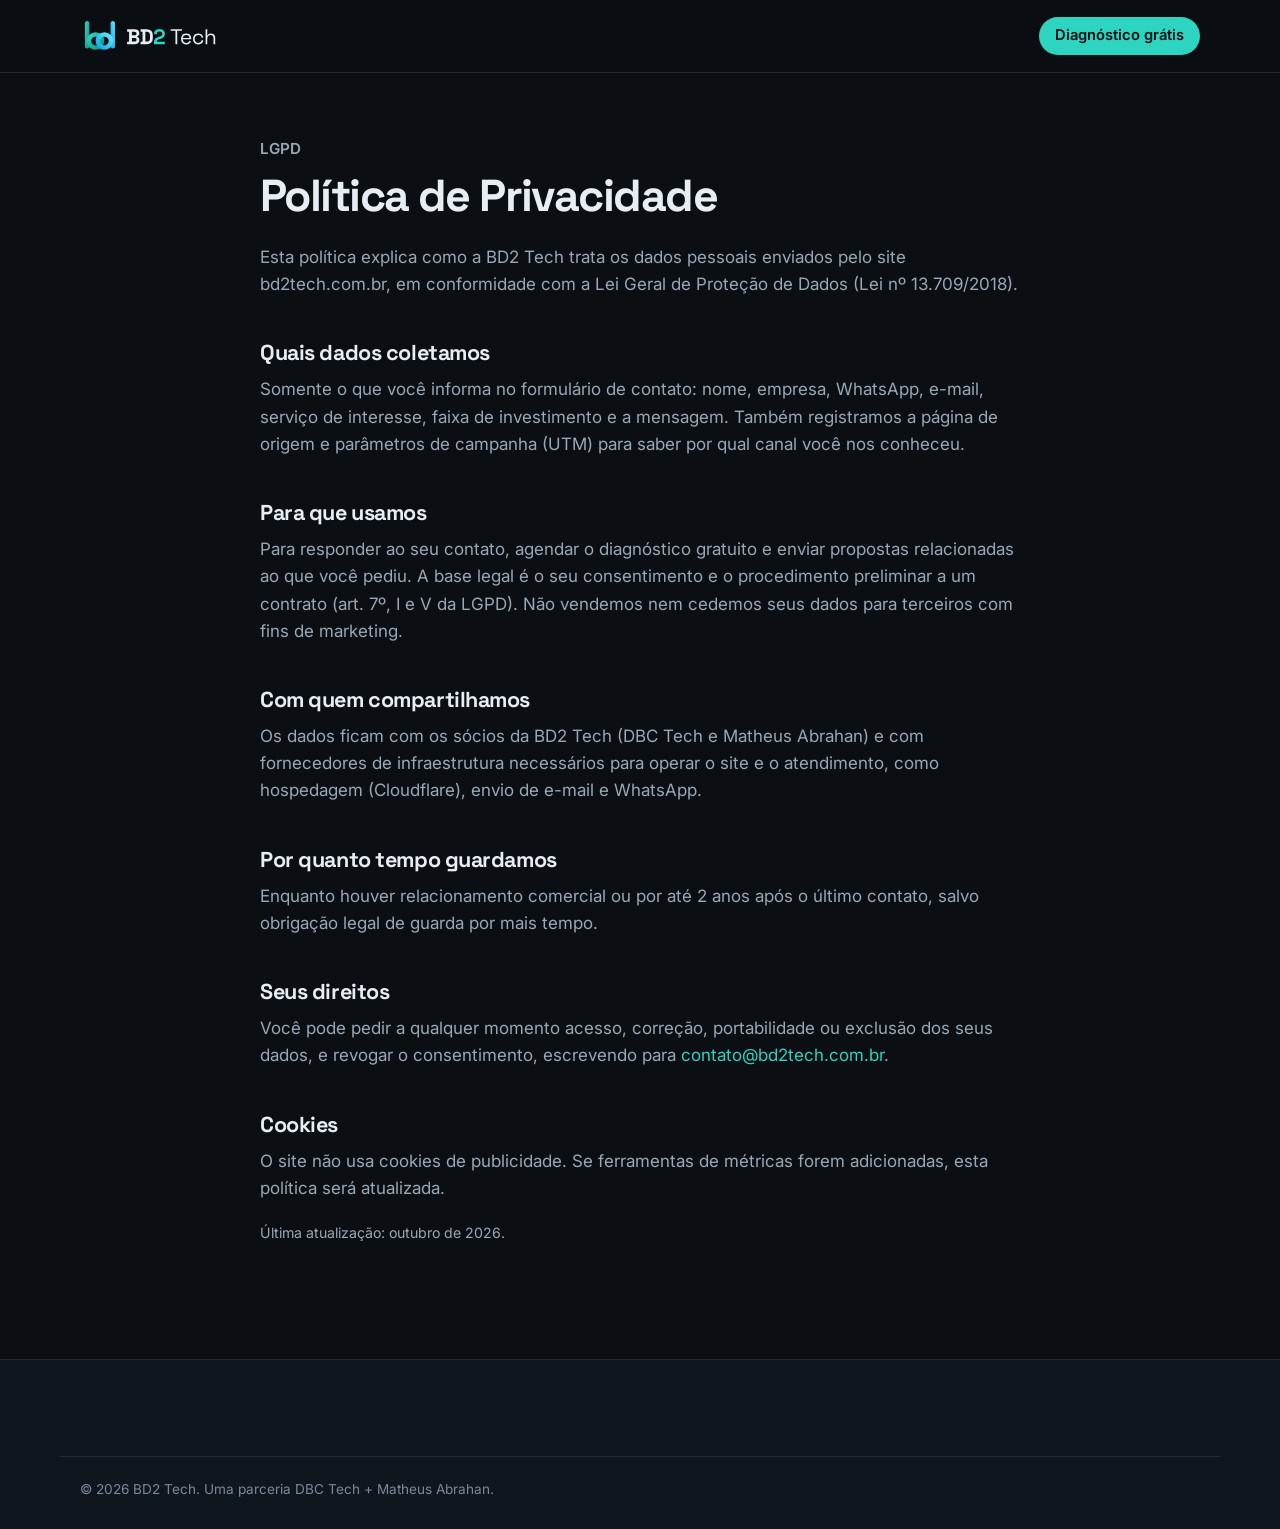
==== privacidade/index.html @ c5baf07c "Versiona CSS/JS (?v=) para o celular não usar o estilo antigo do cache; canal do Discord para leads " ====
<!doctype html>
<html lang="pt-BR">
<head>
  <meta charset="utf-8">
  <meta name="viewport" content="width=device-width, initial-scale=1">
  <title>Política de Privacidade | BD2 Tech</title>
  <meta name="robots" content="index, follow">
  <meta name="theme-color" content="#0B0F14">
  <link rel="icon" href="/favicon.svg" type="image/svg+xml">
  <link rel="preconnect" href="https://fonts.googleapis.com">
  <link rel="preconnect" href="https://fonts.gstatic.com" crossorigin>
  <link href="https://fonts.googleapis.com/css2?family=Inter:wght@400;500;600&family=Space+Grotesk:wght@500;600;700&display=swap" rel="stylesheet">
  <link rel="stylesheet" href="/assets/style.css?v=20261027">
</head>
<body>
  <header class="topo rolou">
    <div class="wrap topo__in">
      <a href="/" class="marca"><img src="/assets/brand/logo-escuro.svg" alt="BD2 Tech" width="148" height="42"></a>
      <a href="/#contato" class="btn btn--sm">Diagnóstico grátis</a>
    </div>
  </header>
  <main class="pagina">
    <div class="wrap wrap--estreito">
      <p class="kicker">LGPD</p>
      <h1>Política de Privacidade</h1>
      <p>Esta política explica como a BD2 Tech trata os dados pessoais enviados pelo site bd2tech.com.br, em conformidade com a Lei Geral de Proteção de Dados (Lei nº 13.709/2018).</p>

      <h2>Quais dados coletamos</h2>
      <p>Somente o que você informa no formulário de contato: nome, empresa, WhatsApp, e-mail, serviço de interesse, faixa de investimento e a mensagem. Também registramos a página de origem e parâmetros de campanha (UTM) para saber por qual canal você nos conheceu.</p>

      <h2>Para que usamos</h2>
      <p>Para responder ao seu contato, agendar o diagnóstico gratuito e enviar propostas relacionadas ao que você pediu. A base legal é o seu consentimento e o procedimento preliminar a um contrato (art. 7º, I e V da LGPD). Não vendemos nem cedemos seus dados para terceiros com fins de marketing.</p>

      <h2>Com quem compartilhamos</h2>
      <p>Os dados ficam com os sócios da BD2 Tech (DBC Tech e Matheus Abrahan) e com fornecedores de infraestrutura necessários para operar o site e o atendimento, como hospedagem (Cloudflare), envio de e-mail e WhatsApp.</p>

      <h2>Por quanto tempo guardamos</h2>
      <p>Enquanto houver relacionamento comercial ou por até 2 anos após o último contato, salvo obrigação legal de guarda por mais tempo.</p>

      <h2>Seus direitos</h2>
      <p>Você pode pedir a qualquer momento acesso, correção, portabilidade ou exclusão dos seus dados, e revogar o consentimento, escrevendo para <a href="mailto:contato@bd2tech.com.br">contato@bd2tech.com.br</a>.</p>

      <h2>Cookies</h2>
      <p>O site não usa cookies de publicidade. Se ferramentas de métricas forem adicionadas, esta política será atualizada.</p>

      <p><small>Última atualização: outubro de 2026.</small></p>
    </div>
  </main>
  <footer class="rodape"><p class="wrap rodape__copy">© 2026 BD2 Tech. Uma parceria DBC Tech + Matheus Abrahan.</p></footer>
</body>
</html>
---- assets/style.css ----
/* BD2 Tech, identidade visual
   Tinta #0B0F14 (herdada de Matheus Abrahan) + Teal #0D9488/#2DD4BF (herdada da DBC Tech) + Ciano #0EA5E9/#67E8F9
   O teal é o único acento: botões, links e os pontos "no ar". O degradê fica só no logo. */
:root {
  --tinta: #0B0F14;
  --fundo: #0B0F14;
  --fundo-2: #10161E;
  --cartao: #131B24;
  --borda: #1F2A36;
  --texto: #E6EDF3;
  --suave: #9AA8B6;
  --apagado: #7A8998;
  --teal: #2DD4BF;
  --teal-escuro: #0D9488;
  --ciano: #67E8F9;
  --raio: 14px;
  --fonte-titulo: "Space Grotesk", "Inter", system-ui, sans-serif;
  --fonte: "Inter", system-ui, -apple-system, "Segoe UI", sans-serif;
}

*, *::before, *::after { box-sizing: border-box; }
html { scroll-behavior: smooth; scroll-padding-top: 80px; }
body { margin: 0; background: var(--fundo); color: var(--texto); font-family: var(--fonte); font-size: 17px; line-height: 1.6; -webkit-font-smoothing: antialiased; overflow-x: hidden; }
img, svg { display: block; max-width: 100%; }
a { color: var(--teal); text-decoration: none; }
a:hover { color: var(--ciano); }
h1, h2, h3 { font-family: var(--fonte-titulo); line-height: 1.12; letter-spacing: -0.02em; margin: 0 0 .5em; text-wrap: balance; }
h1 { font-size: clamp(2.3rem, 5vw, 3.75rem); font-weight: 700; letter-spacing: -0.035em; }
h2 { font-size: clamp(1.75rem, 3.4vw, 2.5rem); font-weight: 700; }
h3 { font-size: 1.15rem; font-weight: 600; }
p { margin: 0 0 1em; }
:focus-visible { outline: 2px solid var(--teal); outline-offset: 3px; }

.wrap { width: 100%; max-width: 1160px; margin: 0 auto; padding: 0 20px; }
.wrap--estreito { max-width: 800px; }
.skip { position: absolute; left: -999px; top: 8px; background: var(--teal); color: var(--tinta); padding: 8px 14px; border-radius: 8px; z-index: 100; }
.skip:focus { left: 8px; }

/* Botões */
.btn { display: inline-flex; align-items: center; justify-content: center; gap: .5em; background: var(--teal); color: var(--tinta); padding: .8em 1.4em; border-radius: 999px; border: 0; cursor: pointer; font: inherit; font-weight: 600; transition: background-color .15s; text-align: center; }
.btn:hover { color: var(--tinta); background: var(--ciano); }
.btn--sm { padding: .5em 1.1em; font-size: .92rem; }
.btn--lg { padding: 1em 1.7em; font-size: 1.03rem; }
.btn--full { width: 100%; }
.btn--ghost { background: transparent; color: var(--texto); box-shadow: inset 0 0 0 1.5px var(--borda); }
.btn--ghost:hover { background: transparent; color: var(--texto); box-shadow: inset 0 0 0 1.5px var(--teal); }
.btn[disabled] { opacity: .6; cursor: wait; }

/* Topo */
.topo { position: sticky; top: 0; z-index: 50; background: rgba(11, 15, 20, .86); backdrop-filter: blur(12px); -webkit-backdrop-filter: blur(12px); border-bottom: 1px solid transparent; transition: border-color .2s; }
.topo.rolou { border-bottom-color: var(--borda); }
.topo__in { display: flex; align-items: center; justify-content: space-between; height: 72px; }
.marca img { height: 40px; width: auto; }
.menu { display: flex; align-items: center; gap: 28px; }
.menu a:not(.btn) { color: var(--suave); font-size: .95rem; font-weight: 500; }
.menu a:not(.btn):hover { color: var(--texto); }
.burger { display: none; background: none; border: 0; width: 44px; height: 44px; cursor: pointer; padding: 10px; }
.burger span { display: block; height: 2px; background: var(--texto); margin: 6px 0; transition: transform .2s; }
.burger[aria-expanded="true"] span:first-child { transform: translateY(4px) rotate(45deg); }
.burger[aria-expanded="true"] span:last-child { transform: translateY(-4px) rotate(-45deg); }

/* Hero */
.hero { padding: 80px 0 88px; }
.hero__in { display: grid; grid-template-columns: 1.25fr 1fr; gap: 64px; align-items: center; }
.lead { font-size: 1.16rem; color: var(--suave); max-width: 34em; }
.hero__cta { display: flex; flex-wrap: wrap; gap: 12px; margin: 32px 0 14px; }
.hero__nota { font-size: .92rem; color: var(--suave); margin: 0; }

/* Painel "No ar agora": o destaque da página */
.painel { background: var(--fundo-2); border: 1px solid var(--borda); border-radius: 18px; padding: 8px 0 0; }
.painel__topo { display: flex; align-items: baseline; justify-content: space-between; gap: 12px; flex-wrap: wrap; padding: 16px 22px 14px; border-bottom: 1px solid var(--borda); }
.painel__topo h2 { font-size: 1.05rem; margin: 0; letter-spacing: -0.01em; }
.painel__topo span { font-size: .85rem; color: var(--apagado); }
.painel__lista { list-style: none; margin: 0; padding: 6px 0; }
.painel__lista li { display: grid; grid-template-columns: 10px 1fr; column-gap: 14px; padding: 12px 22px; border-bottom: 1px solid rgba(31, 42, 54, .6); }
.painel__lista li:last-child { border-bottom: 0; }
.painel__lista strong { grid-column: 2; font-family: var(--fonte-titulo); font-weight: 600; font-size: 1rem; line-height: 1.3; }
.painel__lista span:not(.ponto) { grid-column: 2; font-size: .88rem; color: var(--suave); line-height: 1.4; }
.painel__lista a { grid-column: 2; font-size: .85rem; overflow-wrap: anywhere; }
.ponto { grid-row: 1 / span 3; align-self: start; margin-top: .45em; width: 8px; height: 8px; border-radius: 50%; background: var(--teal); box-shadow: 0 0 0 3px rgba(45, 212, 191, .16); }
.painel__pe { margin: 0; padding: 14px 22px 18px; border-top: 1px solid var(--borda); font-size: .88rem; color: var(--suave); }

/* Única animação automática da página: os pontos acendem em sequência ao carregar */
@media (prefers-reduced-motion: no-preference) {
  .ponto { animation: acende .5s ease-out both; }
  .painel__lista li:nth-child(2) .ponto { animation-delay: .15s; }
  .painel__lista li:nth-child(3) .ponto { animation-delay: .3s; }
  .painel__lista li:nth-child(4) .ponto { animation-delay: .45s; }
  .painel__lista li:nth-child(5) .ponto { animation-delay: .6s; }
  .painel__lista li:nth-child(6) .ponto { animation-delay: .75s; }
}
@keyframes acende {
  from { background: var(--borda); box-shadow: 0 0 0 0 rgba(45, 212, 191, 0); }
  60% { box-shadow: 0 0 0 7px rgba(45, 212, 191, .25); }
}

/* Faixa */
.faixa { border-block: 1px solid var(--borda); background: var(--fundo-2); }
.faixa .faixa__in { display: flex; align-items: baseline; gap: 22px; padding-block: 18px; }
.faixa span { font-size: .92rem; color: var(--suave); white-space: nowrap; }
.faixa ul { list-style: none; margin: 0; padding: 0; display: flex; flex-wrap: wrap; gap: 6px 22px; }
.faixa li { color: var(--texto); font-weight: 500; font-size: .95rem; }

/* Seções */
.sec { padding: 96px 0; }
.sec--alt { background: var(--fundo-2); }
.sec__head { max-width: 46em; margin-bottom: 48px; }
.sec__head p { color: var(--suave); font-size: 1.08rem; }
.sec__head p:last-child { margin-bottom: 0; }
.kicker { font-size: .95rem; color: var(--teal); font-weight: 600; margin-bottom: 10px; }
.extra { margin: 40px 0 0; color: var(--suave); max-width: 46em; }

/* Serviços: três grupos em colunas, itens separados por linha */
.grupos { display: grid; grid-template-columns: repeat(3, 1fr); gap: 48px; }
.grupo h3 { font-size: 1.3rem; padding-bottom: 14px; margin-bottom: 0; border-bottom: 2px solid var(--teal); }
.grupo ul { list-style: none; margin: 0; padding: 0; }
.grupo li { padding: 20px 0; border-bottom: 1px solid var(--borda); }
.grupo strong { display: block; font-weight: 600; margin-bottom: 4px; }
.grupo p { color: var(--suave); font-size: .95rem; margin: 0 0 8px; }
.grupo a { font-weight: 600; font-size: .92rem; }

/* Setores */
.setores { list-style: none; margin: 0; padding: 0; display: grid; grid-template-columns: repeat(3, 1fr); gap: 1px; background: var(--borda); border: 1px solid var(--borda); border-radius: var(--raio); overflow: hidden; }
.setores li { background: var(--fundo-2); padding: 28px; }
.setores strong { display: block; font-family: var(--fonte-titulo); font-size: 1.12rem; margin-bottom: 6px; }
.setores span { color: var(--suave); font-size: .95rem; }

/* Cases: lista em duas colunas, sem caixas */
.cases { list-style: none; margin: 0; padding: 0; display: grid; grid-template-columns: repeat(2, 1fr); column-gap: 56px; }
.case { padding: 28px 0; border-top: 1px solid var(--borda); display: grid; grid-template-columns: 1fr; }
.case h3 { font-size: 1.4rem; margin-bottom: 2px; }
.case__tipo { color: var(--teal); font-size: .92rem; font-weight: 500; margin-bottom: 10px; }
.case p:not(.case__tipo) { color: var(--suave); font-size: .97rem; margin-bottom: 12px; }
.case a { font-weight: 600; font-size: .93rem; justify-self: start; overflow-wrap: anywhere; }

/* Passos: linha do tempo */
.passos { list-style: none; margin: 0; padding: 0; display: grid; grid-template-columns: repeat(4, 1fr); gap: 32px; position: relative; }
.passos::before { content: ""; position: absolute; left: 20px; right: 20px; top: 20px; height: 1px; background: var(--borda); }
.passos li { position: relative; }
.passos span { position: relative; display: grid; place-items: center; width: 40px; height: 40px; border-radius: 50%; background: var(--fundo-2); border: 1.5px solid var(--teal); color: var(--teal); font-family: var(--fonte-titulo); font-weight: 700; margin-bottom: 18px; }
.passos p { color: var(--suave); font-size: .96rem; margin: 0; }

/* Sócios: dois blocos com o símbolo b+d no meio */
.socios { display: grid; grid-template-columns: 1fr auto 1fr; gap: 40px; align-items: stretch; }
.socio { padding: 28px; border: 1px solid var(--borda); border-radius: var(--raio); }
.socio p { color: var(--suave); font-size: .96rem; }
.socio a { font-weight: 600; font-size: .93rem; }
.socios__simbolo { width: 96px; height: 96px; align-self: center; }

/* FAQ */
.faq details { max-width: 46em; }
details { border-bottom: 1px solid var(--borda); padding: 20px 0; }
summary { cursor: pointer; font-family: var(--fonte-titulo); font-size: 1.15rem; font-weight: 600; list-style: none; display: flex; justify-content: space-between; gap: 16px; }
summary::-webkit-details-marker { display: none; }
summary::after { content: "+"; color: var(--teal); font-size: 1.5rem; line-height: 1; transition: transform .2s; }
details[open] summary::after { transform: rotate(45deg); }
details p { color: var(--suave); margin: 12px 0 0; }

/* Contato */
.contato__in { display: grid; grid-template-columns: 1fr 1.1fr; gap: 56px; align-items: start; }
.contato__txt > p { color: var(--suave); font-size: 1.08rem; }
.checks { list-style: none; padding: 0; margin: 24px 0 32px; }
.checks li { padding-left: 30px; position: relative; margin-bottom: 10px; }
.checks li::before { content: ""; position: absolute; left: 0; top: .35em; width: 18px; height: 18px; border-radius: 50%; background: var(--teal); }
.checks li::after { content: ""; position: absolute; left: 6px; top: calc(.35em + 4px); width: 5px; height: 9px; border: solid var(--tinta); border-width: 0 2px 2px 0; transform: rotate(45deg); }
.contato__alt { display: flex; flex-wrap: wrap; align-items: center; gap: 14px; padding-top: 24px; border-top: 1px solid var(--borda); }
.contato__alt p { width: 100%; margin: 0; color: var(--suave); font-size: .95rem; }
.mail { font-weight: 500; }

.form { background: var(--cartao); border: 1px solid var(--borda); border-radius: 20px; padding: 32px; }
.campo { margin-bottom: 16px; min-width: 0; }
.linha { display: grid; grid-template-columns: 1fr 1fr; gap: 14px; }
label { display: block; font-size: .88rem; font-weight: 500; margin-bottom: 6px; color: var(--texto); }
input, select, textarea { width: 100%; font: inherit; font-size: 1rem; color: var(--texto); background: var(--fundo); border: 1px solid var(--borda); border-radius: 10px; padding: 12px 14px; transition: border-color .15s, box-shadow .15s; }
select { appearance: none; background-image: url("data:image/svg+xml,%3Csvg xmlns='http://www.w3.org/2000/svg' width='12' height='8' fill='none' stroke='%239AA8B6' stroke-width='2'%3E%3Cpath d='M1 1l5 5 5-5'/%3E%3C/svg%3E"); background-repeat: no-repeat; background-position: right 14px center; padding-right: 36px; }
textarea { resize: vertical; min-height: 110px; }
input:focus, select:focus, textarea:focus { outline: none; border-color: var(--teal); box-shadow: 0 0 0 3px rgba(45, 212, 191, .18); }
input::placeholder, textarea::placeholder { color: var(--apagado); }
.invalido { border-color: #F87171 !important; }
.hp { position: absolute; left: -9999px; width: 1px; height: 1px; overflow: hidden; }
.aceite { display: flex; gap: 10px; align-items: flex-start; font-size: .86rem; color: var(--suave); font-weight: 400; margin: 6px 0 20px; }
.aceite input { width: 18px; height: 18px; flex: 0 0 auto; margin-top: 2px; accent-color: var(--teal-escuro); }
.form__status { margin: 14px 0 0; font-size: .95rem; min-height: 1.5em; }
.form__status.ok { color: var(--teal); }
.form__status.erro { color: #F87171; }
.form__status .btn { margin-top: 10px; }
.sucesso { text-align: center; padding: 24px 8px; }
.sucesso h3 { font-size: 1.5rem; }
.sucesso p { color: var(--suave); }

/* Rodapé */
.rodape { border-top: 1px solid var(--borda); padding: 56px 0 28px; background: var(--fundo-2); }
.rodape__in { display: grid; grid-template-columns: 2fr 1fr 1fr; gap: 32px; }
.rodape__in p { color: var(--suave); font-size: .92rem; margin-top: 14px; }
.rodape__in nav, .rodape__in > div:last-child { display: flex; flex-direction: column; gap: 8px; }
.rodape__in nav a, .rodape__in > div:last-child a { color: var(--suave); font-size: .94rem; }
.rodape__in a:hover { color: var(--texto); }
.rodape__copy { margin-top: 40px; padding-top: 22px; border-top: 1px solid var(--borda); color: var(--apagado); font-size: .85rem; }

/* WhatsApp flutuante */
.wa-float { position: fixed; right: 20px; bottom: 20px; z-index: 60; width: 58px; height: 58px; border-radius: 50%; background: #25D366; color: #fff; display: grid; place-items: center; box-shadow: 0 12px 30px -8px rgba(37, 211, 102, .6); }
.wa-float:hover { color: #fff; }
.wa-float svg { width: 30px; height: 30px; }

/* Página interna */
.pagina { padding: 64px 0 96px; }
.pagina h1 { font-size: clamp(2rem, 4vw, 2.8rem); }
.pagina h2 { font-size: 1.35rem; margin-top: 2em; }
.pagina p, .pagina li { color: var(--suave); }

@media (prefers-reduced-motion: reduce) { html { scroll-behavior: auto; } }

/* Responsivo */
@media (max-width: 1024px) {
  .hero__in, .contato__in { grid-template-columns: 1fr; gap: 48px; }
  .grupos { grid-template-columns: 1fr; gap: 40px; max-width: 46em; }
  .setores { grid-template-columns: repeat(2, 1fr); }
  .passos { grid-template-columns: repeat(2, 1fr); row-gap: 40px; }
  .passos::before { display: none; }
  .socios { grid-template-columns: 1fr; justify-items: start; gap: 20px; }
  .socios__simbolo { width: 64px; height: 64px; order: -1; }
}
@media (max-width: 860px) {
  .burger { display: block; }
  .menu { position: fixed; inset: 72px 0 auto 0; flex-direction: column; align-items: stretch; gap: 0; background: var(--fundo); border-bottom: 1px solid var(--borda); padding: 8px 20px 20px; transform: translateY(-120%); transition: transform .25s; visibility: hidden; }
  .menu.aberto { transform: none; visibility: visible; }
  .menu a:not(.btn) { padding: 14px 0; border-bottom: 1px solid var(--borda); font-size: 1.05rem; }
  .menu .btn { margin-top: 16px; }
  .cases { grid-template-columns: 1fr; }
}
@media (max-width: 640px) {
  body { font-size: 16px; }
  .wrap { padding: 0 16px; }
  .sec { padding: 72px 0; }
  .hero { padding: 48px 0 64px; }
  .hero__cta .btn { width: 100%; }
  .setores, .passos, .linha, .rodape__in { grid-template-columns: 1fr; }
  .socio { width: 100%; }
  .faixa .faixa__in { flex-direction: column; gap: 8px; }
  .faixa span { white-space: normal; }
  .form { padding: 22px; }
  .marca img { height: 34px; }
  .painel__topo, .painel__lista li, .painel__pe { padding-inline: 18px; }
}
@media (prefers-reduced-motion: reduce) { .menu { transition: none; } }
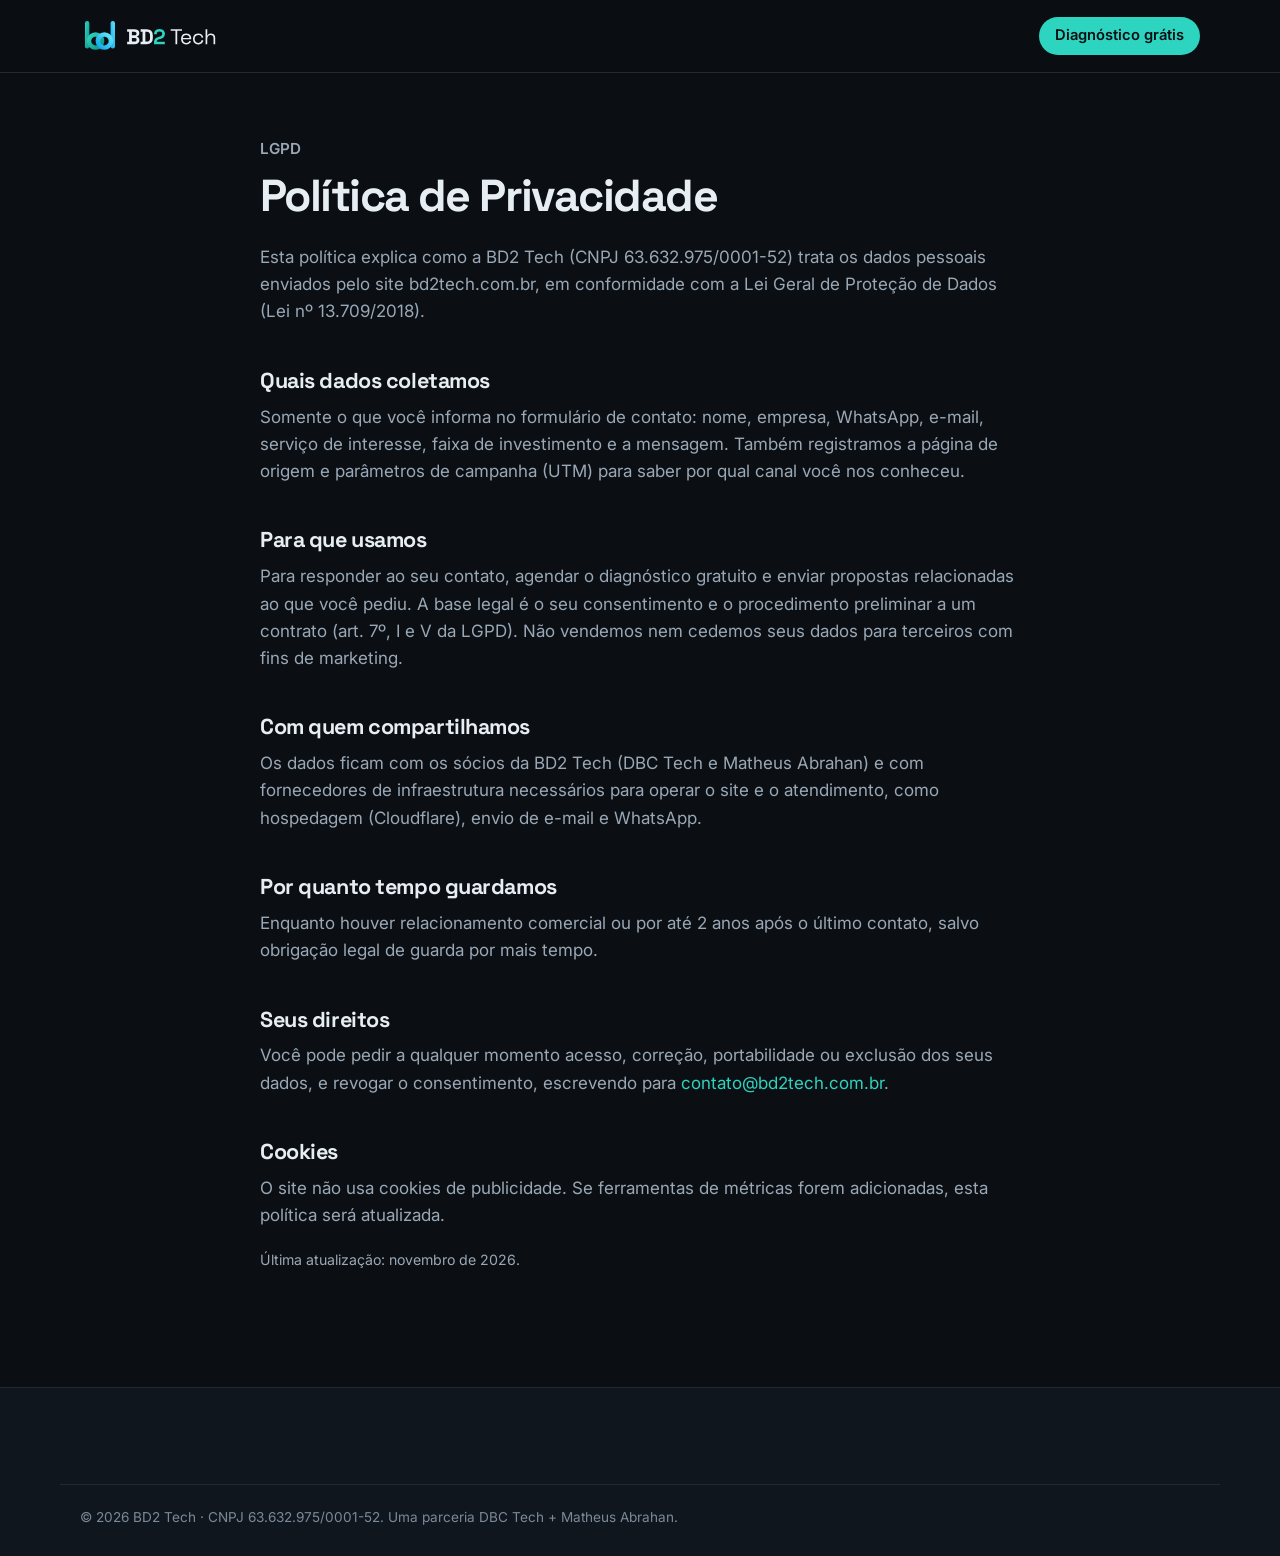
==== commit e72b5efe: "Adiciona o CNPJ 63.632.975/0001-52 ao rodapé, à privacidade e ao JSON-LD Co-Authored-By: Claude Opus" ====
--- a/privacidade/index.html
+++ b/privacidade/index.html
@@ -10,7 +10,7 @@
   <link rel="preconnect" href="https://fonts.googleapis.com">
   <link rel="preconnect" href="https://fonts.gstatic.com" crossorigin>
   <link href="https://fonts.googleapis.com/css2?family=Inter:wght@400;500;600&family=Space+Grotesk:wght@500;600;700&display=swap" rel="stylesheet">
-  <link rel="stylesheet" href="/assets/style.css?v=20261027">
+  <link rel="stylesheet" href="/assets/style.css?v=20261103b">
 </head>
 <body>
   <header class="topo rolou">
@@ -23,7 +23,7 @@
     <div class="wrap wrap--estreito">
       <p class="kicker">LGPD</p>
       <h1>Política de Privacidade</h1>
-      <p>Esta política explica como a BD2 Tech trata os dados pessoais enviados pelo site bd2tech.com.br, em conformidade com a Lei Geral de Proteção de Dados (Lei nº 13.709/2018).</p>
+      <p>Esta política explica como a BD2 Tech (CNPJ 63.632.975/0001-52) trata os dados pessoais enviados pelo site bd2tech.com.br, em conformidade com a Lei Geral de Proteção de Dados (Lei nº 13.709/2018).</p>
 
       <h2>Quais dados coletamos</h2>
       <p>Somente o que você informa no formulário de contato: nome, empresa, WhatsApp, e-mail, serviço de interesse, faixa de investimento e a mensagem. Também registramos a página de origem e parâmetros de campanha (UTM) para saber por qual canal você nos conheceu.</p>
@@ -43,9 +43,9 @@
       <h2>Cookies</h2>
       <p>O site não usa cookies de publicidade. Se ferramentas de métricas forem adicionadas, esta política será atualizada.</p>
 
-      <p><small>Última atualização: outubro de 2026.</small></p>
+      <p><small>Última atualização: novembro de 2026.</small></p>
     </div>
   </main>
-  <footer class="rodape"><p class="wrap rodape__copy">© 2026 BD2 Tech. Uma parceria DBC Tech + Matheus Abrahan.</p></footer>
+  <footer class="rodape"><p class="wrap rodape__copy">© 2026 BD2 Tech · CNPJ 63.632.975/0001-52. Uma parceria DBC Tech + Matheus Abrahan.</p></footer>
 </body>
 </html>
--- a/assets/style.css
+++ b/assets/style.css
@@ -80,18 +80,57 @@
 .ponto { grid-row: 1 / span 3; align-self: start; margin-top: .45em; width: 8px; height: 8px; border-radius: 50%; background: var(--teal); box-shadow: 0 0 0 3px rgba(45, 212, 191, .16); }
 .painel__pe { margin: 0; padding: 14px 22px 18px; border-top: 1px solid var(--borda); font-size: .88rem; color: var(--suave); }
 
-/* Única animação automática da página: os pontos acendem em sequência ao carregar */
+/* Entrada do topo ao carregar (cerca de 1,3s no total, nada fica bloqueado):
+   texto sobe em sequência, o painel "No ar agora" aparece com o contorno teal
+   de seleção, os sistemas entram um a um e cada ponto acende e segue pulsando
+   como um status de "online". */
 @media (prefers-reduced-motion: no-preference) {
-  .ponto { animation: acende .5s ease-out both; }
-  .painel__lista li:nth-child(2) .ponto { animation-delay: .15s; }
-  .painel__lista li:nth-child(3) .ponto { animation-delay: .3s; }
-  .painel__lista li:nth-child(4) .ponto { animation-delay: .45s; }
-  .painel__lista li:nth-child(5) .ponto { animation-delay: .6s; }
-  .painel__lista li:nth-child(6) .ponto { animation-delay: .75s; }
+  .topo { animation: desce .5s ease-out backwards; }
+  .hero__txt > * { animation: sobe .7s cubic-bezier(.2, .7, .2, 1) backwards; }
+  .hero__txt > h1 { animation-delay: .05s; }
+  .hero__txt > .lead { animation-delay: .18s; }
+  .hero__txt > .hero__cta { animation-delay: .3s; }
+  .hero__txt > .hero__nota { animation-delay: .42s; }
+
+  .painel { animation: sobe .7s cubic-bezier(.2, .7, .2, 1) .2s backwards, selecao 1.4s ease .2s backwards; }
+  .painel__lista li { --d: .45s; animation: entra .5s cubic-bezier(.2, .7, .2, 1) var(--d) backwards; }
+  .painel__lista li:nth-child(2) { --d: .53s; }
+  .painel__lista li:nth-child(3) { --d: .61s; }
+  .painel__lista li:nth-child(4) { --d: .69s; }
+  .painel__lista li:nth-child(5) { --d: .77s; }
+  .painel__lista li:nth-child(6) { --d: .85s; }
+  .painel__pe { animation: aparece .6s ease 1s backwards; }
+
+  .ponto { position: relative; animation: acende .5s ease-out calc(var(--d) + .25s) backwards; }
+  .ponto::after { content: ""; position: absolute; inset: 0; border-radius: 50%; background: var(--teal); opacity: 0;
+    animation: pulsa 2.8s ease-out calc(var(--d) * 3 + 1.2s) infinite; }
+
+  .faixa li { animation: aparece .5s ease backwards; }
+  .faixa li:nth-child(1) { animation-delay: .9s; }
+  .faixa li:nth-child(2) { animation-delay: .95s; }
+  .faixa li:nth-child(3) { animation-delay: 1s; }
+  .faixa li:nth-child(4) { animation-delay: 1.05s; }
+  .faixa li:nth-child(5) { animation-delay: 1.1s; }
+  .faixa li:nth-child(6) { animation-delay: 1.15s; }
+  .faixa li:nth-child(7) { animation-delay: 1.2s; }
+  .faixa li:nth-child(8) { animation-delay: 1.25s; }
+  .faixa li:nth-child(9) { animation-delay: 1.3s; }
+}
+@keyframes sobe { from { opacity: 0; transform: translateY(22px); } }
+@keyframes desce { from { opacity: 0; transform: translateY(-100%); } }
+@keyframes entra { from { opacity: 0; transform: translateX(14px); } }
+@keyframes aparece { from { opacity: 0; } }
+@keyframes selecao {
+  from, 40% { outline: 1px solid rgba(45, 212, 191, .6); outline-offset: 8px; }
+  to { outline: 1px solid rgba(45, 212, 191, 0); outline-offset: 0; }
 }
 @keyframes acende {
   from { background: var(--borda); box-shadow: 0 0 0 0 rgba(45, 212, 191, 0); }
   60% { box-shadow: 0 0 0 7px rgba(45, 212, 191, .25); }
+}
+@keyframes pulsa {
+  0% { opacity: .55; transform: scale(1); }
+  70%, 100% { opacity: 0; transform: scale(3); }
 }
 
 /* Faixa */
@@ -243,3 +282,12 @@
   .painel__topo, .painel__lista li, .painel__pe { padding-inline: 18px; }
 }
 @media (prefers-reduced-motion: reduce) { .menu { transition: none; } }
+
+/* Entrada das seções ao rolar: o bloco aparece com um contorno teal (como uma seleção
+   num editor) que some logo depois. Só o que está abaixo da primeira tela anima,
+   nada fica bloqueado e quem pede menos movimento vê tudo parado. */
+@media (prefers-reduced-motion: no-preference) {
+  .surge { opacity: 0; transform: translateY(18px); outline: 1px solid rgba(45, 212, 191, .55); outline-offset: 8px; border-radius: 4px;
+    transition: opacity .55s ease var(--d, 0s), transform .65s cubic-bezier(.2, .7, .2, 1) var(--d, 0s), outline-color .7s ease calc(var(--d, 0s) + .45s); }
+  .surge.visto { opacity: 1; transform: none; outline-color: rgba(45, 212, 191, 0); }
+}
